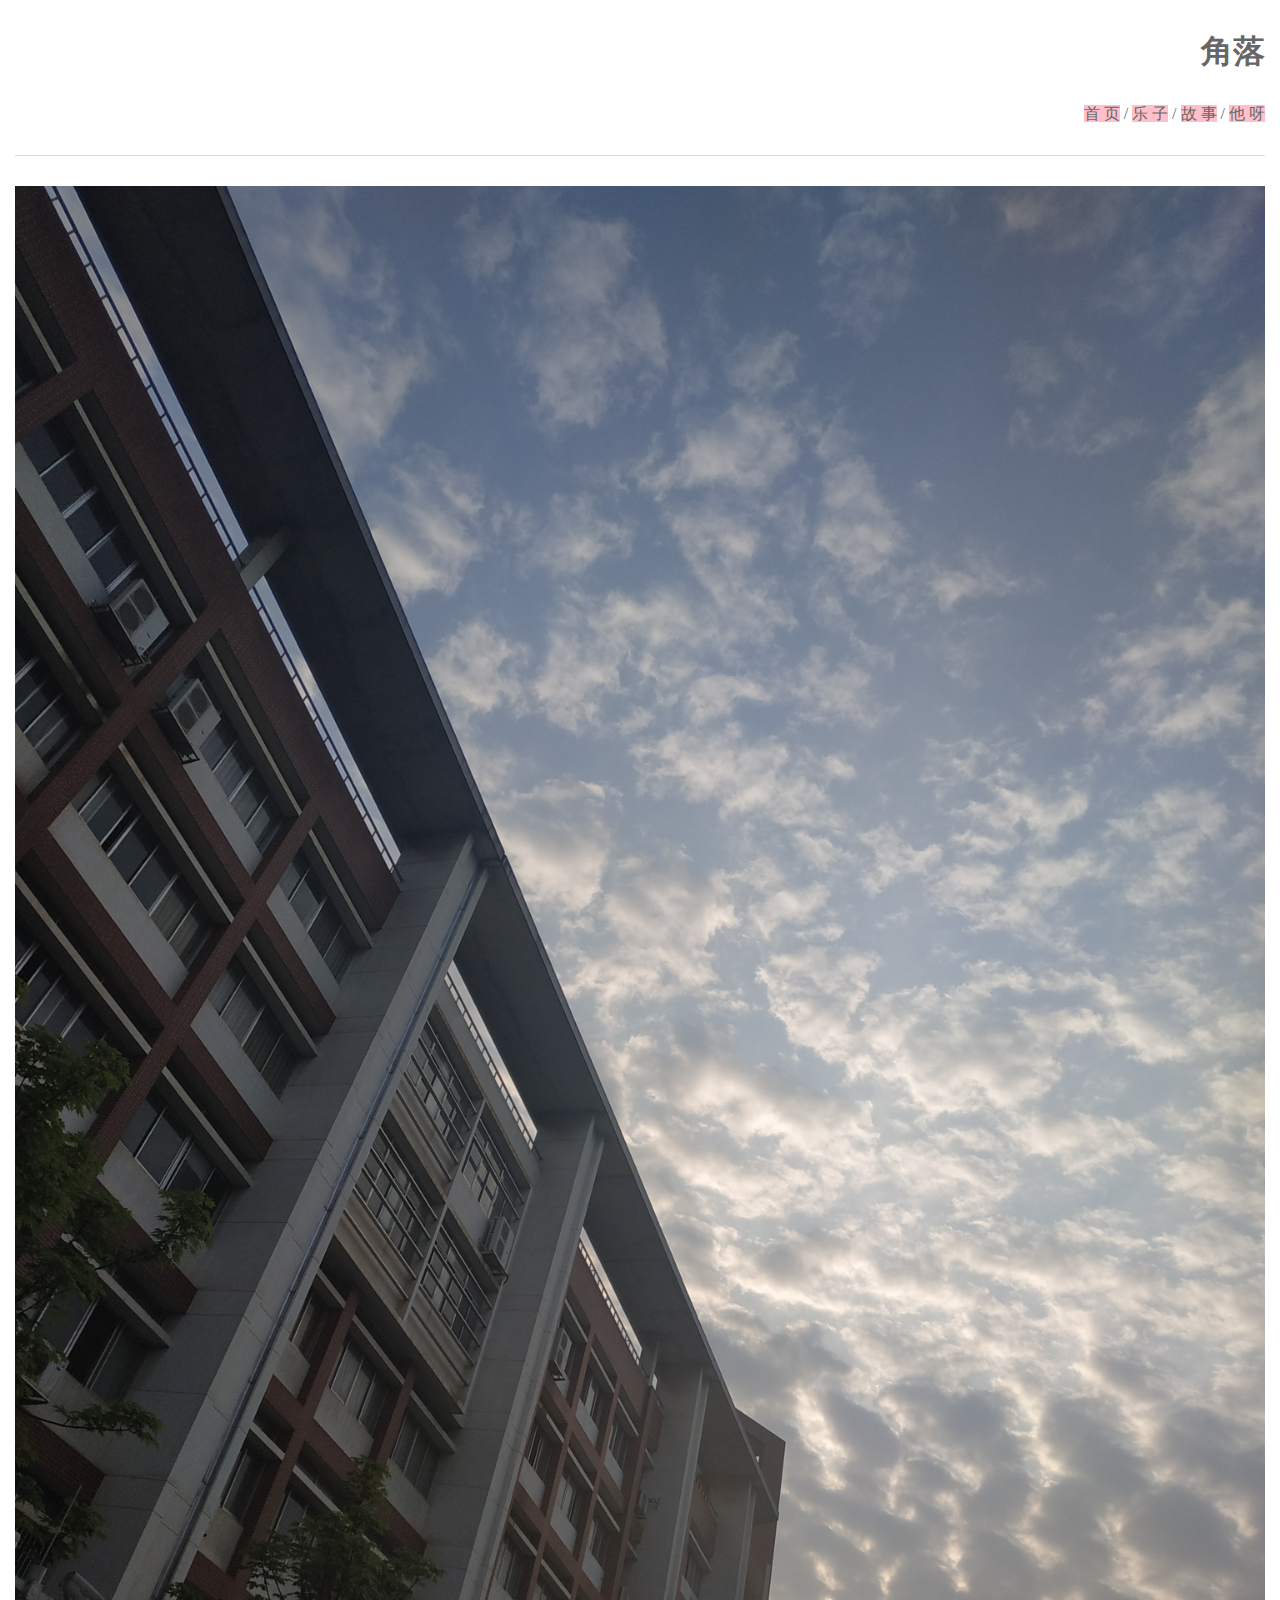
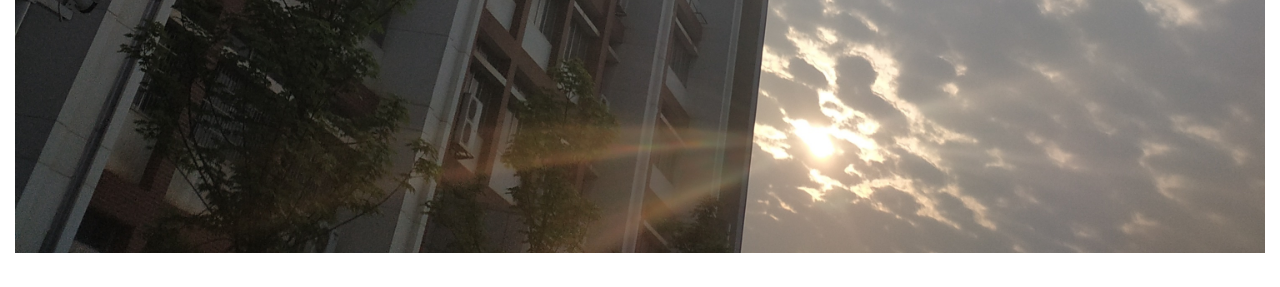
==== docs/index.html @ b210f5de "update" ====
<!DOCTYPE html>
<html lang="en">
<head>
  <meta charset="UTF-8">
  <meta name="viewport" content="width=device-width, initial-scale=1.0">
  <meta http-equiv="X-UA-Compatible" content="ie=edge">
  <title>一个小地方</title>
  <link rel="stylesheet" href="./css/global.css">
</head>

<body>
  <h1 class="logo">角落</h1>
  <p></p>

  <nav class="nav">
    <a href="#">首 页</a> / <a href="#">乐 子</a> / <a href="#">故 事</a> / <a href="#">他 呀</a>
  </nav>

  <main>
    <img src="./storage/img/index.jpg" alt="">
  </main>
  
</body>
</html>
---- docs/css/global.css ----
* {
  margin: 0;
  padding: 0;
  box-sizing: border-box;
}

body {
  padding: 30px 15px;
  color: #666;
}
a {
  color: inherit;
  text-decoration: none;
  background-color: pink;
}

img {
  max-width: 100%;
  width: 100%;
}

.logo {
  text-align: right;
}
.nav {
  padding: 30px 0;
  border-bottom: 1px solid #dadada;
  text-align: right;
}

main {
  padding-top: 30px;
}
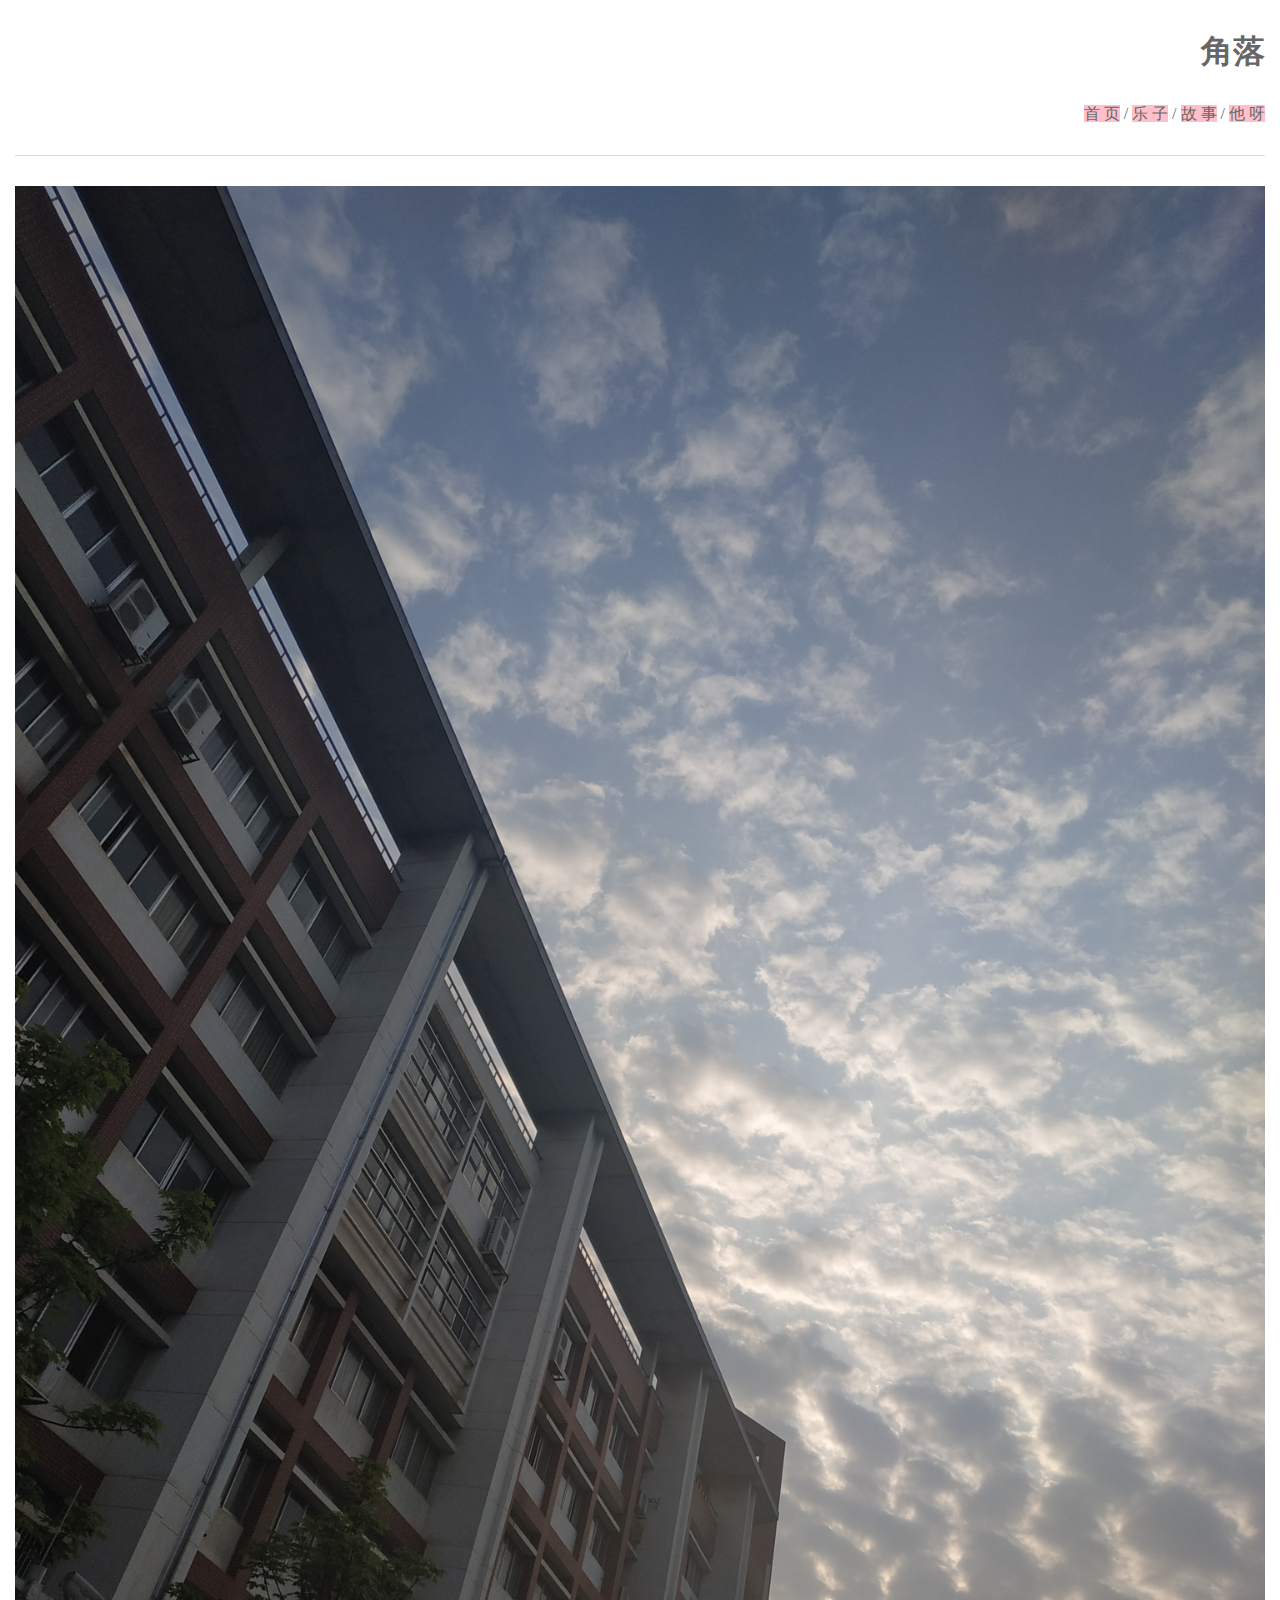
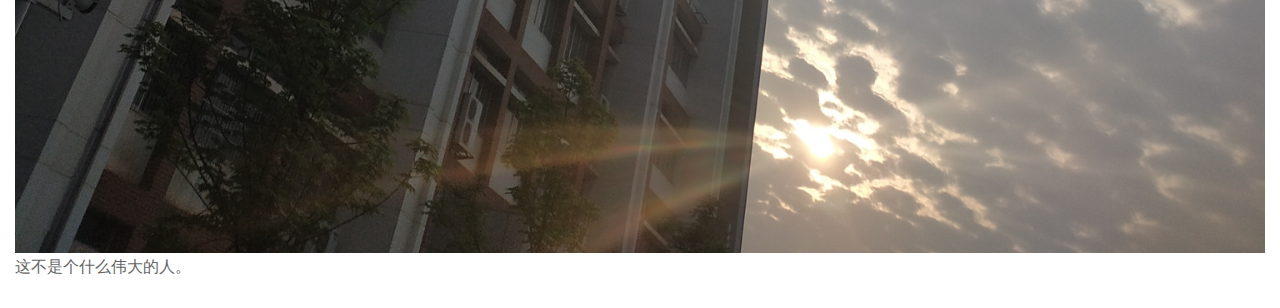
==== commit 7d116739: "Update index.html" ====
--- a/docs/index.html
+++ b/docs/index.html
@@ -4,7 +4,7 @@
   <meta charset="UTF-8">
   <meta name="viewport" content="width=device-width, initial-scale=1.0">
   <meta http-equiv="X-UA-Compatible" content="ie=edge">
-  <title>一个小地方</title>
+  <title>角落</title>
   <link rel="stylesheet" href="./css/global.css">
 </head>
 
@@ -13,12 +13,24 @@
   <p></p>
 
   <nav class="nav">
-    <a href="#">首 页</a> / <a href="#">乐 子</a> / <a href="#">故 事</a> / <a href="#">他 呀</a>
+    <a href="#">首 页</a>
+    <span>/</span>
+    <a href="#">乐 子</a>
+    <span>/</span>
+    <a href="#">故 事</a>
+    <span>/</span>
+    <a href="#">他 呀</a>
   </nav>
 
   <main>
     <img src="./storage/img/index.jpg" alt="">
+
+    <div class="intro">
+      <p>这不是个什么伟大的人。</p>
+    </div>
   </main>
+
+  <audio src="./storage/Music/命に嫌われている。.mp3"></audio>
   
 </body>
 </html>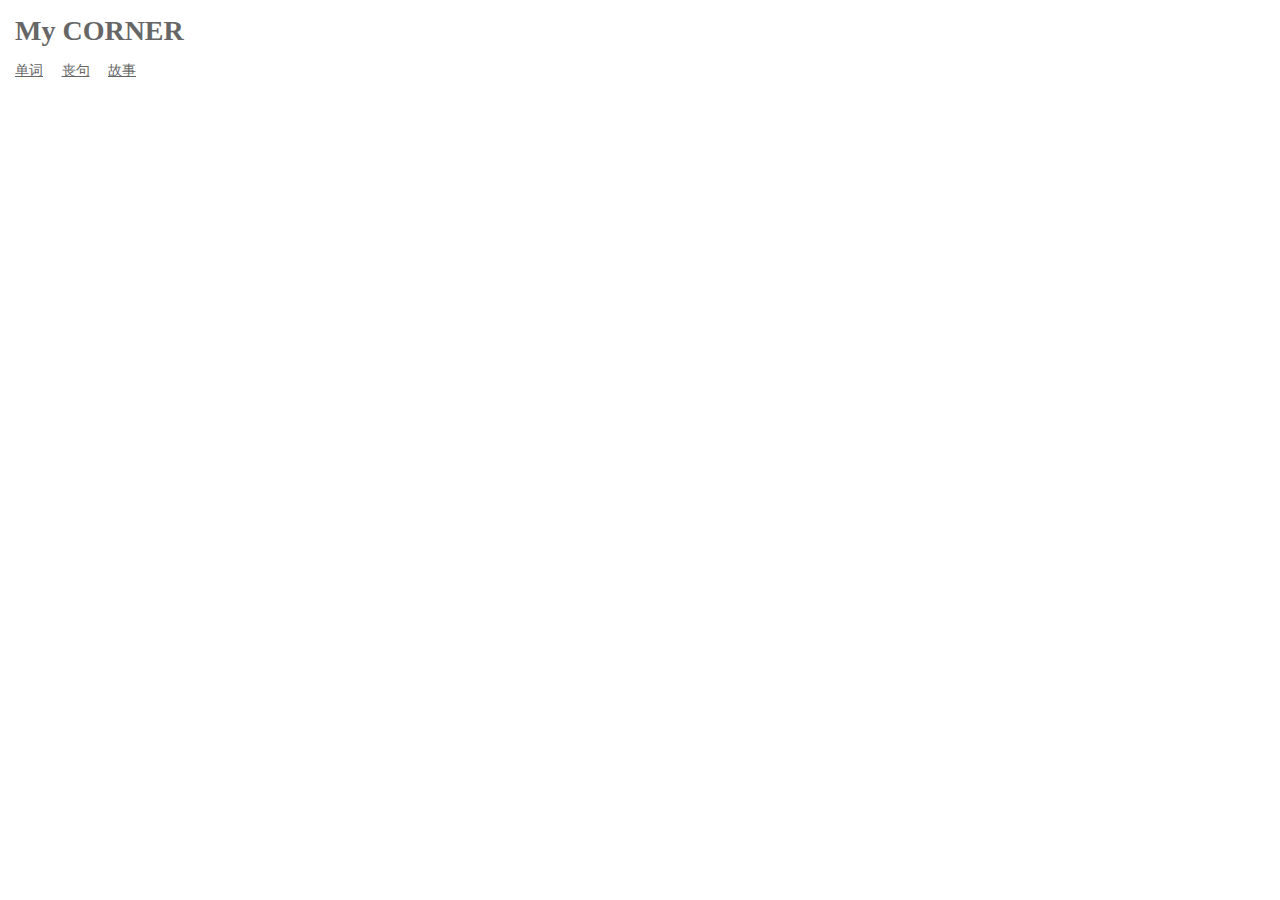
==== commit 3f0f1a49: "add" ====
--- a/docs/index.html
+++ b/docs/index.html
@@ -1,36 +1,22 @@
 <!DOCTYPE html>
 <html lang="en">
 <head>
-  <meta charset="UTF-8">
-  <meta name="viewport" content="width=device-width, initial-scale=1.0">
-  <meta http-equiv="X-UA-Compatible" content="ie=edge">
-  <title>角落</title>
-  <link rel="stylesheet" href="./css/global.css">
+    <meta charset="UTF-8">
+    <meta name="viewport" content="width=device-width, initial-scale=1.0">
+    <meta http-equiv="X-UA-Compatible" content="ie=edge">
+    <title>My CORNER</title>
+    <link rel="stylesheet" href="./css/global.css">
 </head>
+<body>
+    
+    <h1 class="pdx pdy">My CORNER</h1>
 
-<body>
-  <h1 class="logo">角落</h1>
-  <p></p>
+    <nav class="pdx">
+        <a href="javascript:" class="mgr">单词</a>
+        <a href="javascript:" class="mgr">丧句</a>
+        <a href="javascript:" class="mgr">故事</a>
+    </nav>
 
-  <nav class="nav">
-    <a href="#">首 页</a>
-    <span>/</span>
-    <a href="#">乐 子</a>
-    <span>/</span>
-    <a href="#">故 事</a>
-    <span>/</span>
-    <a href="#">他 呀</a>
-  </nav>
-
-  <main>
-    <img src="./storage/img/index.jpg" alt="">
-
-    <div class="intro">
-      <p>这不是个什么伟大的人。</p>
-    </div>
-  </main>
-
-  <audio src="./storage/Music/命に嫌われている。.mp3"></audio>
-  
+    <script src="./js/words.js"></script>
 </body>
 </html>--- a/docs/css/global.css
+++ b/docs/css/global.css
@@ -1,33 +1,44 @@
 * {
-  margin: 0;
-  padding: 0;
-  box-sizing: border-box;
+    margin: 0;
+    padding: 0;
+    outline: none;
+    box-sizing: border-box;
 }
 
-body {
-  padding: 30px 15px;
-  color: #666;
-}
 a {
-  color: inherit;
-  text-decoration: none;
-  background-color: pink;
+    color: inherit;
 }
 
-img {
-  max-width: 100%;
-  width: 100%;
+ul, ol {
+    list-style: none;
 }
 
-.logo {
-  text-align: right;
-}
-.nav {
-  padding: 30px 0;
-  border-bottom: 1px solid #dadada;
-  text-align: right;
+
+body {
+    font-size: 14px;
+    color: #666666;
 }
 
-main {
-  padding-top: 30px;
-}+
+/* function class */
+.pdx {
+    padding-left: 15px;
+    padding-right: 15px;
+}
+.pdy {
+    padding-top: 15px;
+    padding-bottom: 15px
+}
+.pdl { padding-left: 15px; }
+.pdr { padding-right: 15px; }
+.pdt { padding-top: 15px; }
+.pdb { padding-bottom: 15px; }
+
+
+.mgr { margin-right: 15px; }
+.mgl { margin-left: 15px; }
+.mgt { margin-top: 15px; }
+.mgb { margin-bottom: 15px; }
+
+
+.t-attention { color: red; }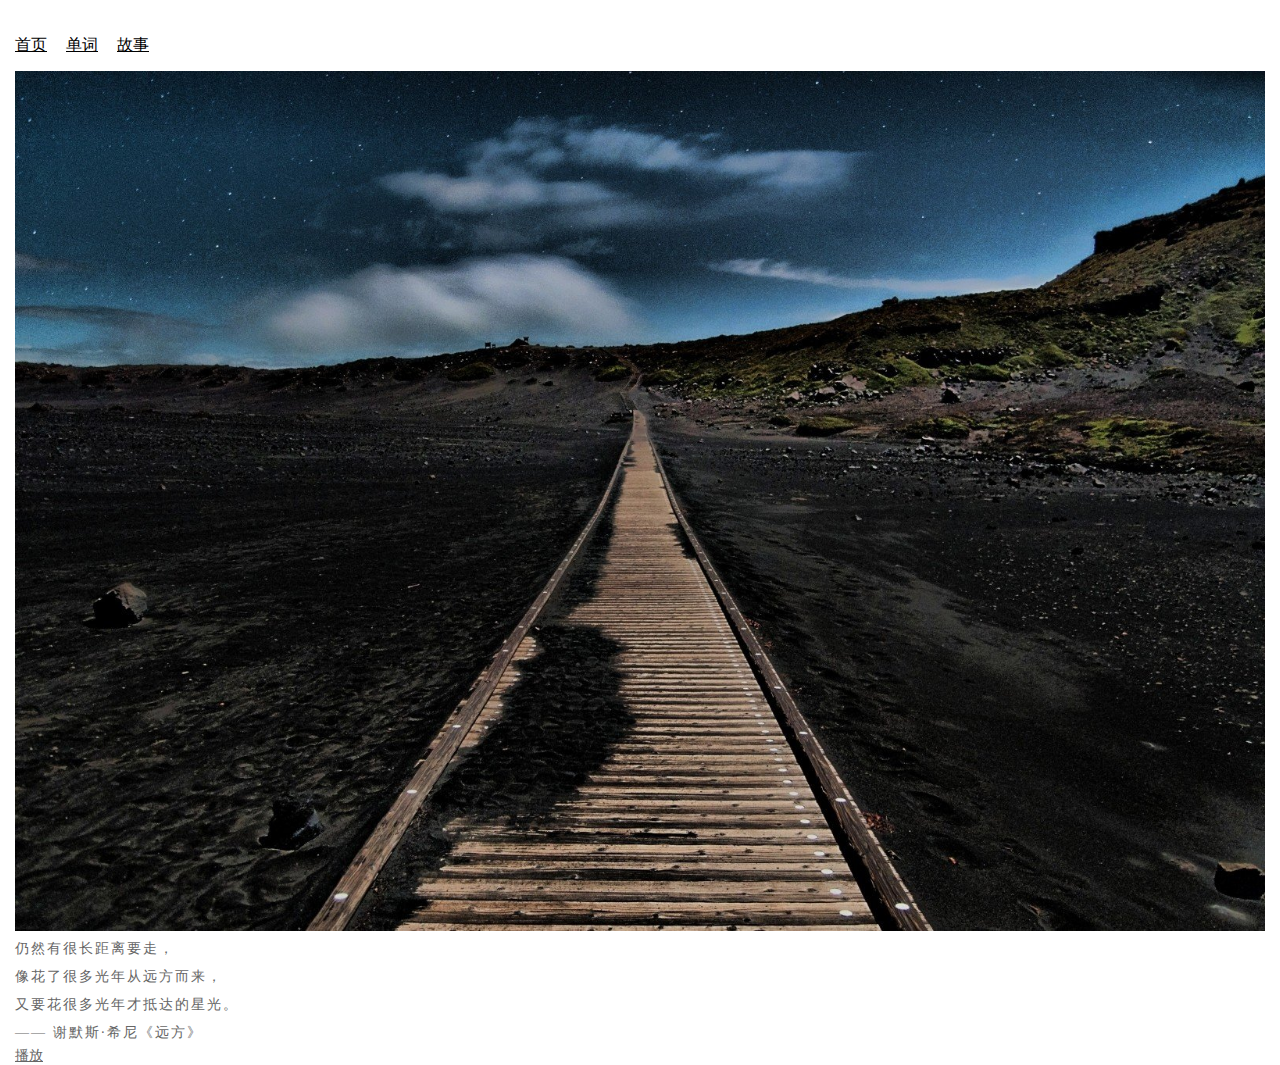
==== commit 1c15a795: "1" ====
--- a/docs/index.html
+++ b/docs/index.html
@@ -8,15 +8,36 @@
     <link rel="stylesheet" href="./css/global.css">
 </head>
 <body>
-    
-    <h1 class="pdx pdy">My CORNER</h1>
 
-    <nav class="pdx">
+    <nav class="nav pdy">
+        <a href="javascript:" class="mgr">首页</a>
         <a href="javascript:" class="mgr">单词</a>
-        <a href="javascript:" class="mgr">丧句</a>
         <a href="javascript:" class="mgr">故事</a>
     </nav>
 
-    <script src="./js/words.js"></script>
+
+    <img src="./src/index-bg.jpg" alt="star.">
+
+    <p>仍然有很长距离要走，</p>
+    <p>像花了很多光年从远方而来，</p>
+    <p>又要花很多光年才抵达的星光。</p>
+    <p>—— 谢默斯·希尼《远方》</p>
+
+
+    
+    <audio id="bgm" class="hide" src="./src/命に嫌われている.mp3" controls></audio>
+    <a id="bgnBtn" href="javascript:void(0)">播放</a>
+
+
+    <script>
+        (()=>{
+            let oBgm = document.querySelector("#bgm"),
+                oBgmBtn = document.querySelector("#bgnBtn");
+            oBgmBtn.onclick = () => {
+                oBgm.play();
+            };
+        })();
+    </script>
+    <!-- <script src="./js/words.js" control></script> -->
 </body>
 </html>--- a/docs/css/global.css
+++ b/docs/css/global.css
@@ -5,18 +5,26 @@
     box-sizing: border-box;
 }
 
-a {
-    color: inherit;
+a { color: inherit; }
+
+p {
+    letter-spacing: 2px;
+    line-height: 2em;
 }
+
+img { max-width: 100%; }
 
 ul, ol {
     list-style: none;
 }
 
-
+html, body {
+    height: 100%;
+}
 body {
     font-size: 14px;
     color: #666666;
+    padding: 20px 15px;
 }
 
 
@@ -40,5 +48,14 @@
 .mgt { margin-top: 15px; }
 .mgb { margin-bottom: 15px; }
 
+.hide {
+    display: none!important;
+}
+.show {
+    display: block!important;
+}
 
-.t-attention { color: red; }+.nav {
+    font-size: 16px;
+    color: #000;
+}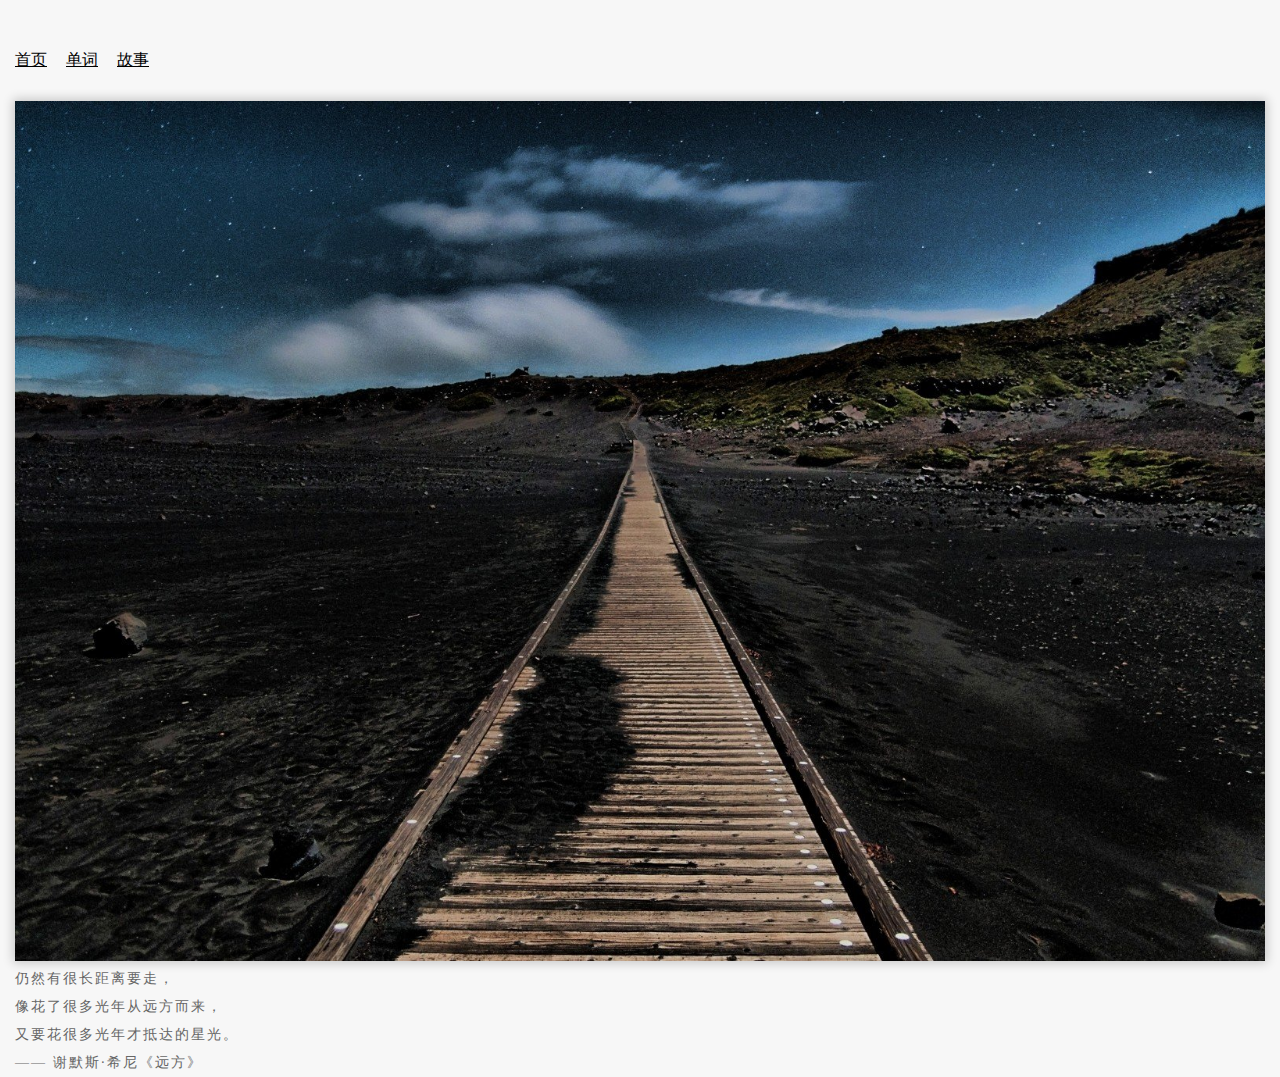
==== commit 63ee3537: "1" ====
--- a/docs/index.html
+++ b/docs/index.html
@@ -2,14 +2,14 @@
 <html lang="en">
 <head>
     <meta charset="UTF-8">
-    <meta name="viewport" content="width=device-width, initial-scale=1.0">
+    <meta content="width=device-width, initial-scale=1.0, maximum-scale=1.0, user-scalable=0" name="viewport">
     <meta http-equiv="X-UA-Compatible" content="ie=edge">
     <title>My CORNER</title>
     <link rel="stylesheet" href="./css/global.css">
 </head>
 <body>
 
-    <nav class="nav pdy">
+    <nav class="nav">
         <a href="javascript:" class="mgr">首页</a>
         <a href="javascript:" class="mgr">单词</a>
         <a href="javascript:" class="mgr">故事</a>
@@ -23,21 +23,6 @@
     <p>又要花很多光年才抵达的星光。</p>
     <p>—— 谢默斯·希尼《远方》</p>
 
-
-    
-    <audio id="bgm" class="hide" src="./src/命に嫌われている.mp3" controls></audio>
-    <a id="bgnBtn" href="javascript:void(0)">播放</a>
-
-
-    <script>
-        (()=>{
-            let oBgm = document.querySelector("#bgm"),
-                oBgmBtn = document.querySelector("#bgnBtn");
-            oBgmBtn.onclick = () => {
-                oBgm.play();
-            };
-        })();
-    </script>
     <!-- <script src="./js/words.js" control></script> -->
 </body>
 </html>--- a/docs/css/global.css
+++ b/docs/css/global.css
@@ -12,7 +12,10 @@
     line-height: 2em;
 }
 
-img { max-width: 100%; }
+img {
+    max-width: 100%;
+    box-shadow: 0px 0px 10px 2px rgba(0, 0, 0, .2);
+}
 
 ul, ol {
     list-style: none;
@@ -25,6 +28,7 @@
     font-size: 14px;
     color: #666666;
     padding: 20px 15px;
+    background-color: #f7f7f7;
 }
 
 
@@ -58,4 +62,5 @@
 .nav {
     font-size: 16px;
     color: #000;
+    padding: 30px 0;
 }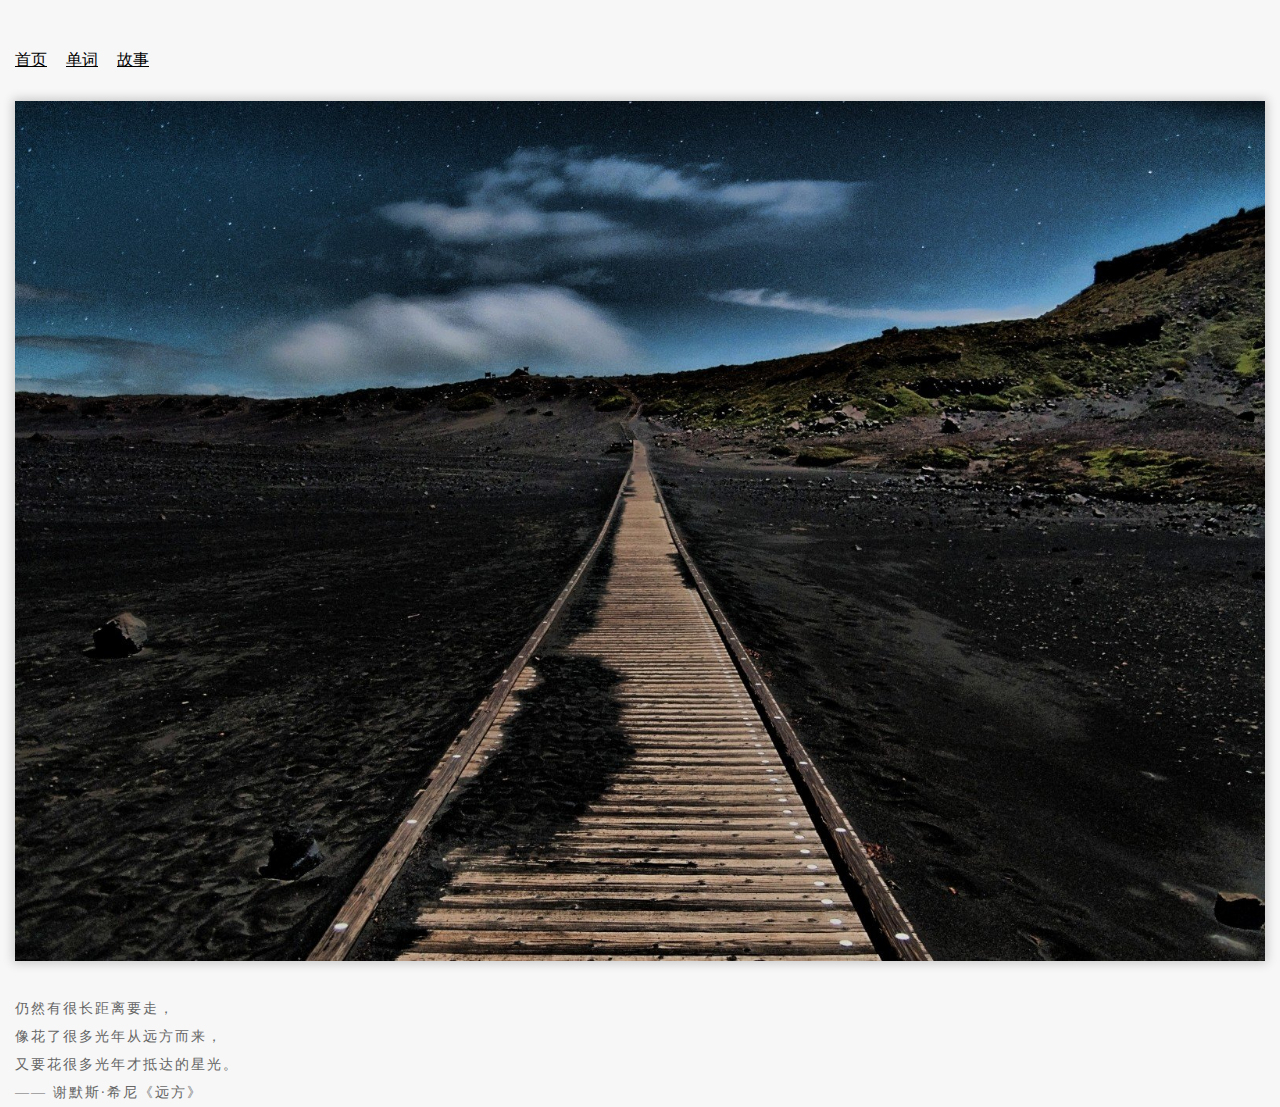
==== commit 8bbf43ae: "123" ====
--- a/docs/index.html
+++ b/docs/index.html
@@ -16,7 +16,7 @@
     </nav>
 
 
-    <img src="./src/index-bg.jpg" alt="star.">
+    <img class="index-img" src="./src/index-bg.jpg" alt="star.">
 
     <p>仍然有很长距离要走，</p>
     <p>像花了很多光年从远方而来，</p>
--- a/docs/css/global.css
+++ b/docs/css/global.css
@@ -63,4 +63,8 @@
     font-size: 16px;
     color: #000;
     padding: 30px 0;
+}
+
+.index-img {
+    margin-bottom: 30px;
 }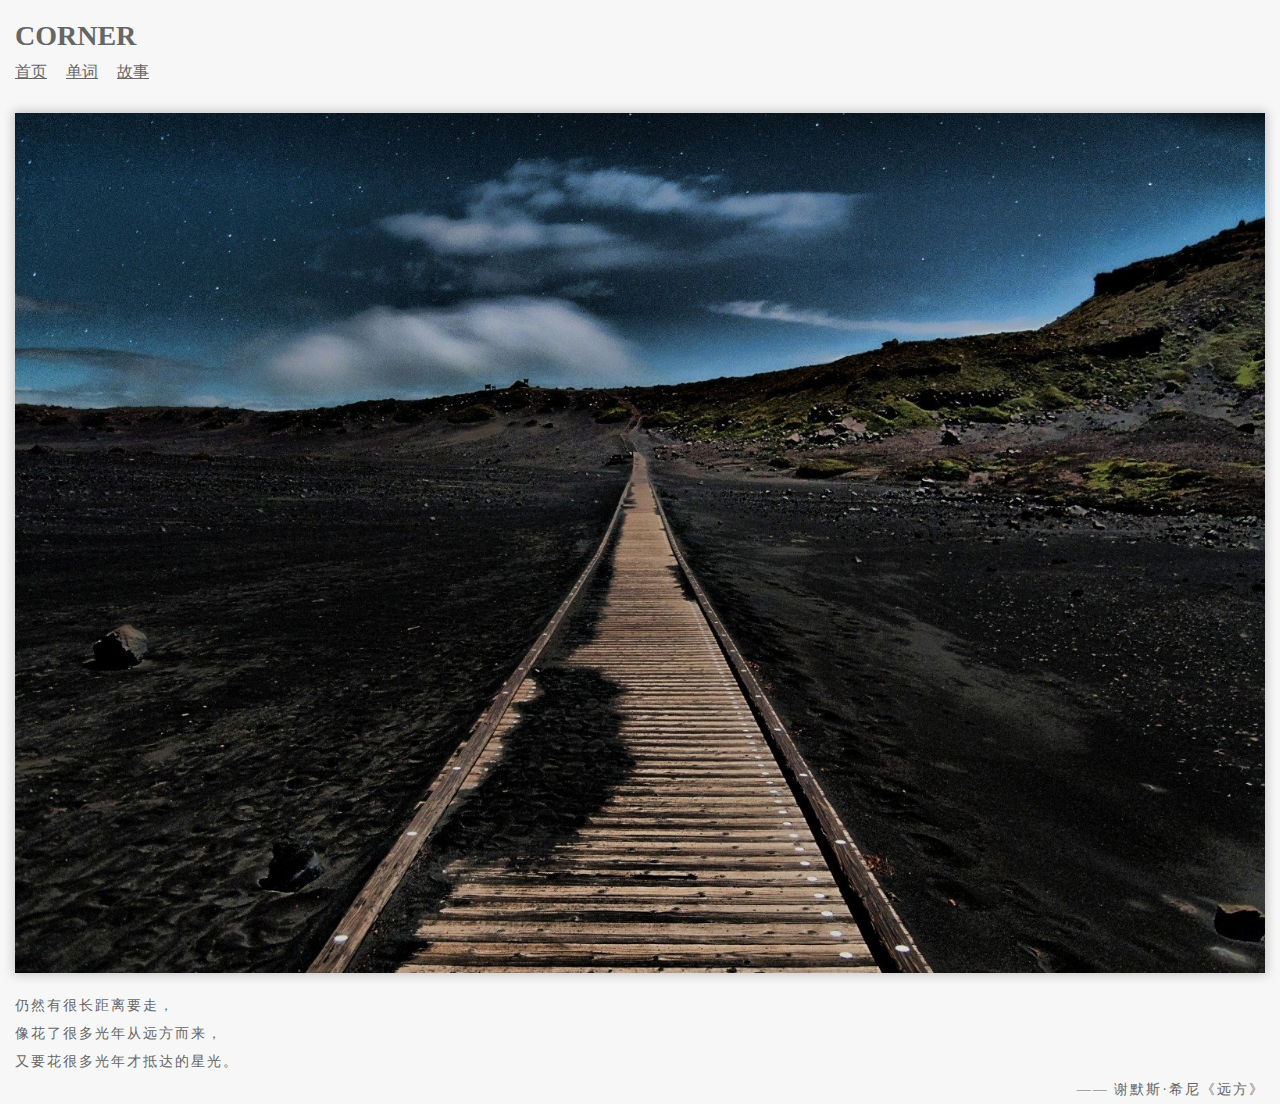
==== commit 05bbc169: "a" ====
--- a/docs/index.html
+++ b/docs/index.html
@@ -9,6 +9,8 @@
 </head>
 <body>
 
+    <h1 class="logo">CORNER</h1>
+
     <nav class="nav">
         <a href="javascript:" class="mgr">首页</a>
         <a href="javascript:" class="mgr">单词</a>
@@ -18,10 +20,12 @@
 
     <img class="index-img" src="./src/index-bg.jpg" alt="star.">
 
-    <p>仍然有很长距离要走，</p>
-    <p>像花了很多光年从远方而来，</p>
-    <p>又要花很多光年才抵达的星光。</p>
-    <p>—— 谢默斯·希尼《远方》</p>
+    <div class="index-text">
+        <p>仍然有很长距离要走，</p>
+        <p>像花了很多光年从远方而来，</p>
+        <p>又要花很多光年才抵达的星光。</p>
+        <p class="t-r">—— 谢默斯·希尼《远方》</p>
+    </div>
 
     <!-- <script src="./js/words.js" control></script> -->
 </body>
--- a/docs/css/global.css
+++ b/docs/css/global.css
@@ -1,4 +1,4 @@
-* {
+﻿* {
     margin: 0;
     padding: 0;
     outline: none;
@@ -52,6 +52,8 @@
 .mgt { margin-top: 15px; }
 .mgb { margin-bottom: 15px; }
 
+.t-r { text-align: right; }
+
 .hide {
     display: none!important;
 }
@@ -61,10 +63,8 @@
 
 .nav {
     font-size: 16px;
-    color: #000;
-    padding: 30px 0;
+    padding: 10px 0 30px 0;
 }
-
-.index-img {
-    margin-bottom: 30px;
-}+.index-text {
+    padding-top: 15px;
+}
